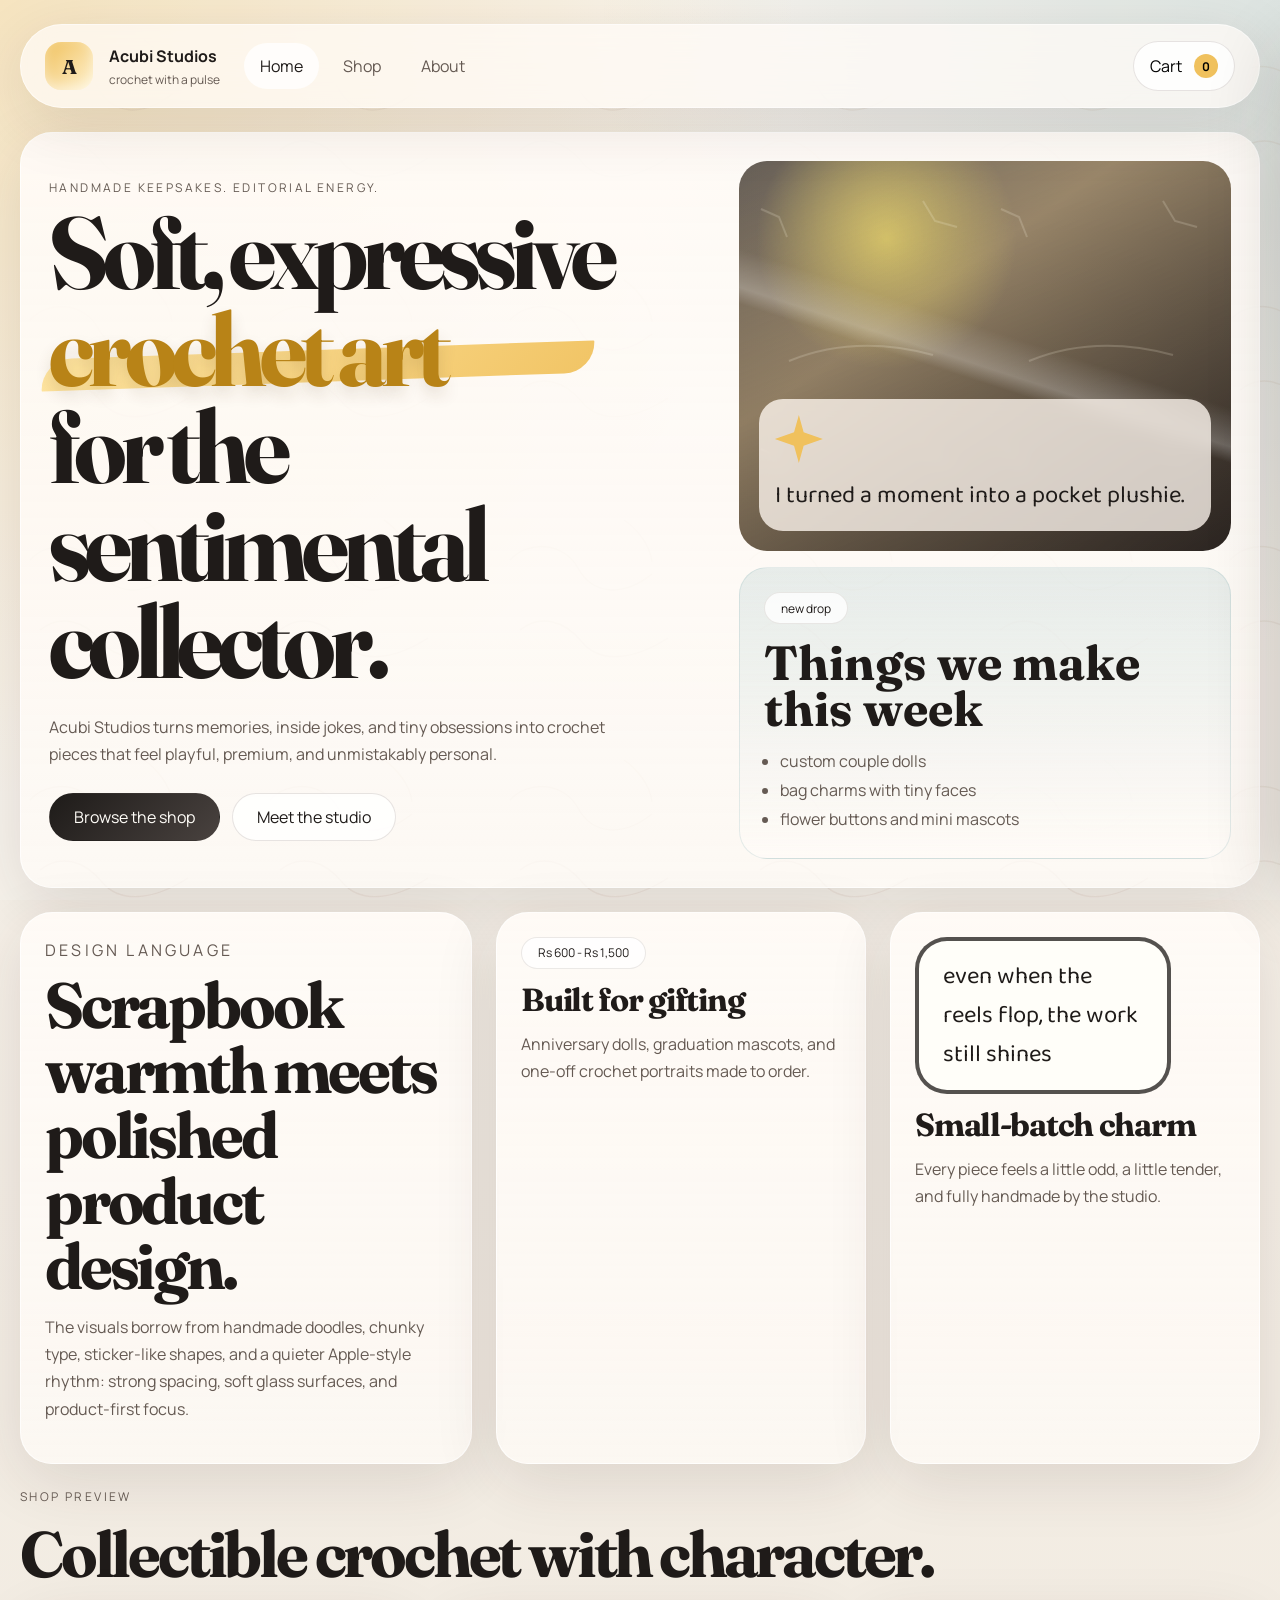
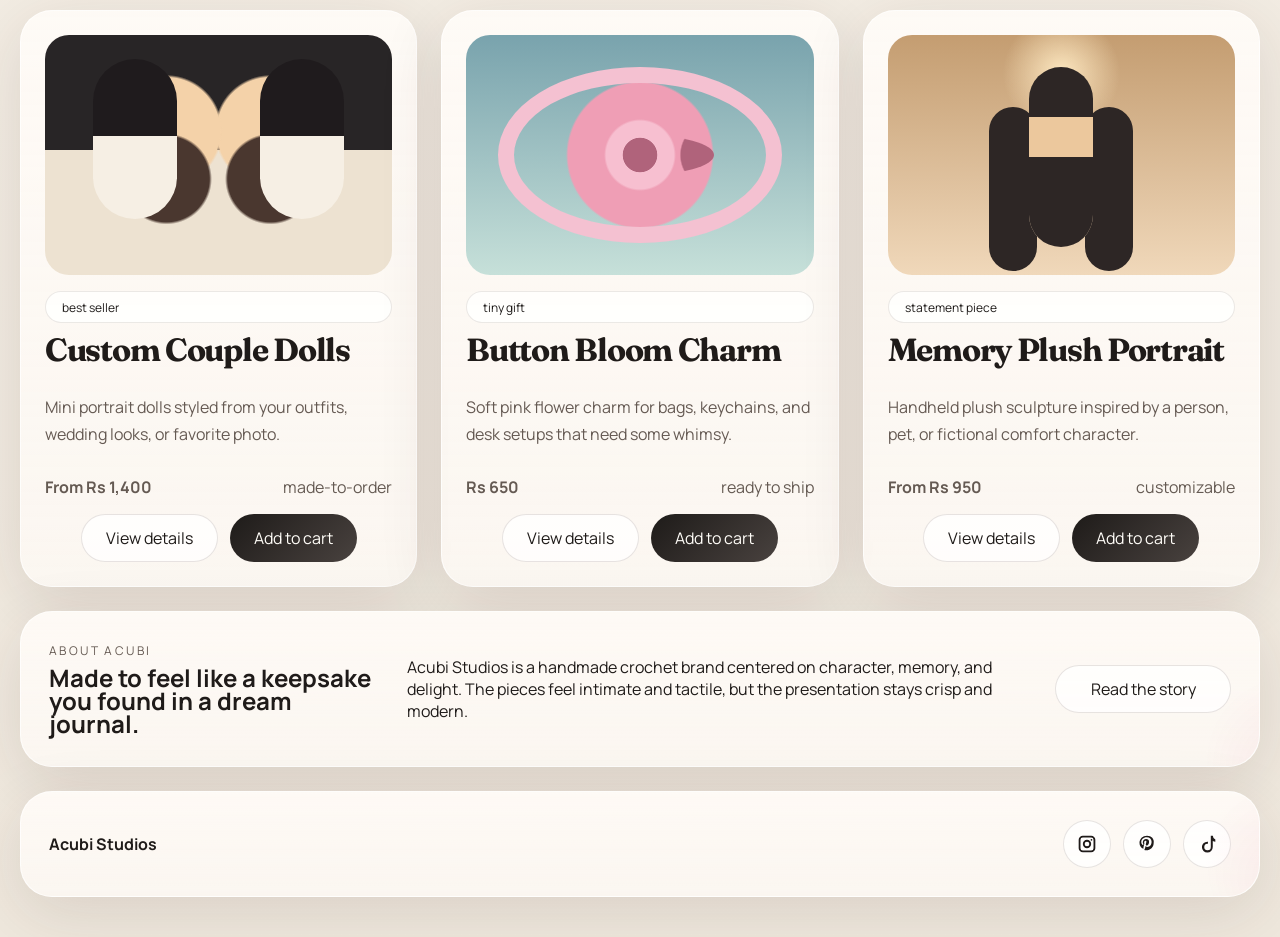
==== index.html @ 411c04d3 "initial commit" ====
<!DOCTYPE html>
<html lang="en">
<head>
  <meta charset="UTF-8">
  <meta name="viewport" content="width=device-width, initial-scale=1.0">
  <title>Acubi Studios | Crochet With Character</title>
  <meta
    name="description"
    content="Acubi Studios makes crochet art with playful storytelling, custom gifts, and collectible plush pieces."
  >
  <link rel="preconnect" href="https://fonts.googleapis.com">
  <link rel="preconnect" href="https://fonts.gstatic.com" crossorigin>
  <link
    href="https://fonts.googleapis.com/css2?family=Baloo+2:wght@400;600;700&family=Fraunces:opsz,wght@9..144,400;9..144,600;9..144,700&family=Manrope:wght@400;500;700;800&display=swap"
    rel="stylesheet"
  >
  <link rel="stylesheet" href="styles.css">
</head>
<body>
  <div class="site-shell">
    <header class="topbar">
      <a class="brand" href="index.html" aria-label="Acubi Studios home">
        <span class="brand-mark">A</span>
        <span class="brand-text">
          <strong>Acubi Studios</strong>
          <small>crochet with a pulse</small>
        </span>
      </a>
      <button class="menu-toggle" type="button" aria-expanded="false" aria-controls="site-nav">
        Menu
      </button>
      <nav id="site-nav" class="nav">
        <a class="nav-link is-active" href="index.html">Home</a>
        <a class="nav-link" href="shop.html">Shop</a>
        <a class="nav-link" href="about.html">About</a>
      </nav>
      <div class="header-actions">
        <button class="cart-button" type="button" aria-expanded="false" aria-controls="cart-drawer">
          Cart
          <span class="cart-count" data-cart-count>0</span>
        </button>
      </div>
    </header>

    <main>
      <section class="hero panel">
        <div class="hero-copy">
          <p class="eyebrow">Handmade keepsakes. Editorial energy.</p>
          <h1>
            Soft, expressive
            <span class="headline-pop">crochet art</span>
            for the sentimental collector.
          </h1>
          <p class="hero-text">
            Acubi Studios turns memories, inside jokes, and tiny obsessions into crochet pieces
            that feel playful, premium, and unmistakably personal.
          </p>
          <div class="hero-actions">
            <a class="button button-primary" href="shop.html">Browse the shop</a>
            <a class="button button-secondary" href="about.html">Meet the studio</a>
          </div>
        </div>

        <div class="hero-art" aria-hidden="true">
          <div class="art-card art-photo">
            <div class="photo-overlay">
              <span class="scribble-star"></span>
              <p>I turned a moment into a pocket plushie.</p>
            </div>
          </div>
          <div class="art-card art-note">
            <span class="doodle-badge">new drop</span>
            <h2>Things we make this week</h2>
            <ul>
              <li>custom couple dolls</li>
              <li>bag charms with tiny faces</li>
              <li>flower buttons and mini mascots</li>
            </ul>
          </div>
        </div>
      </section>

      <section class="story-grid">
        <article class="panel feature feature-wide">
          <p class="eyebrow">Design language</p>
          <h2>Scrapbook warmth meets polished product design.</h2>
          <p>
            The visuals borrow from handmade doodles, chunky type, sticker-like shapes, and a
            quieter Apple-style rhythm: strong spacing, soft glass surfaces, and product-first
            focus.
          </p>
        </article>

        <article class="panel feature">
          <div class="price-pill">Rs 600 - Rs 1,500</div>
          <h3>Built for gifting</h3>
          <p>Anniversary dolls, graduation mascots, and one-off crochet portraits made to order.</p>
        </article>

        <article class="panel feature">
          <div class="quote-bubble">even when the reels flop, the work still shines</div>
          <h3>Small-batch charm</h3>
          <p>Every piece feels a little odd, a little tender, and fully handmade by the studio.</p>
        </article>
      </section>

      <section class="catalog-preview">
        <div class="section-heading">
          <p class="eyebrow">Shop preview</p>
          <h2>Collectible crochet with character.</h2>
        </div>

        <div class="product-grid">
          <article class="product-card panel is-clickable" data-product-id="custom-couple-dolls" tabindex="0" role="link" aria-label="View details for Custom Couple Dolls">
            <div class="product-visual product-one"></div>
            <div class="product-copy">
              <span class="product-tag">best seller</span>
              <h3>Custom Couple Dolls</h3>
              <p>Mini portrait dolls styled from your outfits, wedding looks, or favorite photo.</p>
              <div class="product-meta">
                <strong>From Rs 1,400</strong>
                <span>made-to-order</span>
              </div>
              <div class="product-actions">
                <a class="button button-secondary" href="product.html?id=custom-couple-dolls">View details</a>
                <button class="button button-primary add-to-cart-button" type="button" data-add-to-cart="custom-couple-dolls">Add to cart</button>
              </div>
            </div>
          </article>

          <article class="product-card panel is-clickable" data-product-id="button-bloom-charm" tabindex="0" role="link" aria-label="View details for Button Bloom Charm">
            <div class="product-visual product-two"></div>
            <div class="product-copy">
              <span class="product-tag">tiny gift</span>
              <h3>Button Bloom Charm</h3>
              <p>Soft pink flower charm for bags, keychains, and desk setups that need some whimsy.</p>
              <div class="product-meta">
                <strong>Rs 650</strong>
                <span>ready to ship</span>
              </div>
              <div class="product-actions">
                <a class="button button-secondary" href="product.html?id=button-bloom-charm">View details</a>
                <button class="button button-primary add-to-cart-button" type="button" data-add-to-cart="button-bloom-charm">Add to cart</button>
              </div>
            </div>
          </article>

          <article class="product-card panel is-clickable" data-product-id="memory-plush-portrait" tabindex="0" role="link" aria-label="View details for Memory Plush Portrait">
            <div class="product-visual product-three"></div>
            <div class="product-copy">
              <span class="product-tag">statement piece</span>
              <h3>Memory Plush Portrait</h3>
              <p>Handheld plush sculpture inspired by a person, pet, or fictional comfort character.</p>
              <div class="product-meta">
                <strong>From Rs 950</strong>
                <span>customizable</span>
              </div>
              <div class="product-actions">
                <a class="button button-secondary" href="product.html?id=memory-plush-portrait">View details</a>
                <button class="button button-primary add-to-cart-button" type="button" data-add-to-cart="memory-plush-portrait">Add to cart</button>
              </div>
            </div>
          </article>
        </div>
      </section>

      <section class="panel about-teaser">
        <div>
          <p class="eyebrow">About Acubi</p>
          <h2>Made to feel like a keepsake you found in a dream journal.</h2>
        </div>
        <p>
          Acubi Studios is a handmade crochet brand centered on character, memory, and delight.
          The pieces feel intimate and tactile, but the presentation stays crisp and modern.
        </p>
        <a class="button button-secondary" href="about.html">Read the story</a>
      </section>
    </main>

    <aside id="cart-drawer" class="cart-drawer" aria-hidden="true">
      <div class="cart-drawer-header">
        <div>
          <p class="eyebrow">Your cart</p>
          <h2>Picked for later</h2>
        </div>
        <button class="cart-close" type="button" aria-label="Close cart">Close</button>
      </div>
      <div class="cart-items" data-cart-items></div>
      <div class="cart-empty" data-cart-empty>Your cart is empty.</div>
      <div class="cart-summary">
        <div class="cart-total">
          <span>Total</span>
          <strong data-cart-total>Rs 0</strong>
        </div>
        <button class="button button-primary cart-checkout" type="button">Checkout later</button>
      </div>
    </aside>
    <div class="cart-backdrop" hidden></div>

    <footer class="site-footer panel">
      <div>
        <strong>Acubi Studios</strong>
      </div>
      <div class="socials" aria-label="Social media links">
        <a href="#" aria-label="Instagram">
          <svg viewBox="0 0 24 24" aria-hidden="true"><path d="M7 2h10a5 5 0 0 1 5 5v10a5 5 0 0 1-5 5H7a5 5 0 0 1-5-5V7a5 5 0 0 1 5-5zm0 2.2A2.8 2.8 0 0 0 4.2 7v10A2.8 2.8 0 0 0 7 19.8h10a2.8 2.8 0 0 0 2.8-2.8V7A2.8 2.8 0 0 0 17 4.2zm10.35 1.7a1.05 1.05 0 1 1 0 2.1 1.05 1.05 0 0 1 0-2.1zM12 7a5 5 0 1 1 0 10 5 5 0 0 1 0-10zm0 2.2A2.8 2.8 0 1 0 12 14.8 2.8 2.8 0 0 0 12 9.2z"/></svg>
        </a>
        <a href="#" aria-label="Pinterest">
          <svg viewBox="0 0 24 24" aria-hidden="true"><path d="M12.01 2C6.76 2 3 5.76 3 10.72c0 3.18 1.79 5.95 4.67 7.03.03-.55.01-1.22.15-1.82.16-.65 1.06-4.48 1.06-4.48s-.26-.52-.26-1.28c0-1.2.69-2.1 1.56-2.1.73 0 1.09.55 1.09 1.21 0 .74-.47 1.85-.72 2.88-.21.87.44 1.57 1.31 1.57 1.57 0 2.63-2.02 2.63-4.42 0-1.82-1.22-3.18-3.45-3.18-2.51 0-4.07 1.87-4.07 3.99 0 .73.22 1.26.56 1.66.16.19.18.26.12.47l-.18.73c-.06.23-.25.31-.46.22-1.27-.52-1.86-1.92-1.86-3.5 0-2.61 2.19-5.74 6.55-5.74 3.5 0 5.81 2.53 5.81 5.25 0 3.59-2 6.26-4.95 6.26-.99 0-1.92-.53-2.24-1.12l-.61 2.38c-.22.84-.65 1.88-.96 2.52.72.22 1.48.33 2.26.33 5.24 0 9-3.76 9-8.72C21 5.76 17.24 2 12.01 2z"/></svg>
        </a>
        <a href="#" aria-label="TikTok">
          <svg viewBox="0 0 24 24" aria-hidden="true"><path d="M16.56 2H19a5.52 5.52 0 0 0 3 4.68v2.48a7.87 7.87 0 0 1-3.07-.63v7.15a6.52 6.52 0 1 1-6.52-6.52c.25 0 .5.01.74.04v2.56a3.92 3.92 0 1 0 3.41 3.88z"/></svg>
        </a>
      </div>
    </footer>
  </div>

  <script src="products.js"></script>
  <script src="script.js"></script>
</body>
</html>
---- styles.css ----
:root {
  --bg: #f3efe8;
  --paper: rgba(255, 251, 247, 0.74);
  --paper-strong: rgba(255, 251, 247, 0.92);
  --ink: #1f1b19;
  --muted: #655a53;
  --line: rgba(57, 39, 28, 0.12);
  --gold: #f0c15d;
  --pink: #f2b7ca;
  --sky: #7eacb0;
  --peach: #ebc4a0;
  --shadow: 0 16px 64px rgba(54, 37, 29, 0.12);
  --radius-xl: 32px;
  --radius-lg: 24px;
  --radius-md: 16px;
  --max-width: 1180px;
}

* {
  box-sizing: border-box;
}

html {
  scroll-behavior: smooth;
}

body {
  margin: 0;
  min-height: 100vh;
  color: var(--ink);
  font-family: "Manrope", "Segoe UI", sans-serif;
  background:
    radial-gradient(circle at top left, rgba(240, 193, 93, 0.4), transparent 28%),
    radial-gradient(circle at top right, rgba(126, 172, 176, 0.28), transparent 24%),
    linear-gradient(180deg, #f8f3ec 0%, #efe8dd 100%);
}

body::before {
  content: "";
  position: fixed;
  inset: 0;
  background-image:
    linear-gradient(rgba(255, 255, 255, 0.18), rgba(255, 255, 255, 0.18)),
    url("data:image/svg+xml,%3Csvg xmlns='http://www.w3.org/2000/svg' width='240' height='240' viewBox='0 0 240 240'%3E%3Cg fill='none' stroke='%23bfa892' stroke-opacity='.18' stroke-width='1.4'%3E%3Cpath d='M30 80c18-20 54-18 68 8s44 30 74 6'/%3E%3Cpath d='M40 150c20-16 44-10 62 12s52 18 86-4'/%3E%3Cpath d='M144 40c12 8 26 24 28 42'/%3E%3C/g%3E%3C/svg%3E");
  pointer-events: none;
  z-index: -1;
}

a {
  color: inherit;
  text-decoration: none;
}

button {
  font: inherit;
}

.site-shell {
  width: min(calc(100% - 40px), 1440px);
  margin: 0 auto;
  padding: 24px 0 40px;
}

.topbar {
  position: sticky;
  top: 16px;
  z-index: 10;
  display: flex;
  align-items: center;
  justify-content: space-between;
  gap: 24px;
  padding: 16px 24px;
  margin-bottom: 24px;
  width: 100%;
  margin-left: 0;
  margin-right: 0;
  background: rgba(255, 251, 247, 0.72);
  border: 1px solid rgba(255, 255, 255, 0.55);
  -webkit-backdrop-filter: blur(16px);
  backdrop-filter: blur(16px);
  border-radius: 999px;
  box-shadow: var(--shadow);
}

.brand {
  display: inline-flex;
  align-items: center;
  gap: 16px;
}

.brand-mark {
  display: inline-grid;
  place-items: center;
  width: 48px;
  height: 48px;
  border-radius: 16px;
  background: linear-gradient(135deg, var(--gold), #fff2d0);
  font-family: "Fraunces", serif;
  font-size: 1.25rem;
  font-weight: 700;
  box-shadow: inset 0 -4px 12px rgba(255, 255, 255, 0.45);
}

.brand-text {
  display: grid;
  gap: 4px;
}

.brand-text strong {
  font-size: 1rem;
}

.brand-text small {
  color: var(--muted);
  font-size: 0.75rem;
}

.nav {
  display: flex;
  align-items: center;
  gap: 8px;
}

.header-actions {
  display: flex;
  align-items: center;
  gap: 12px;
  margin-left: auto;
}

.nav-link,
.menu-toggle,
.cart-button,
.filter-chip,
.button {
  transition: transform 180ms ease, background-color 180ms ease, border-color 180ms ease, box-shadow 180ms ease;
}

.nav-link {
  padding: 12px 16px;
  border-radius: 999px;
  color: var(--muted);
}

.nav-link:hover,
.nav-link.is-active {
  color: var(--ink);
  background: rgba(255, 255, 255, 0.75);
}

.menu-toggle {
  display: none;
  padding: 12px 16px;
  border: 1px solid var(--line);
  border-radius: 999px;
  background: rgba(255, 255, 255, 0.78);
}

.cart-button {
  display: inline-flex;
  align-items: center;
  gap: 12px;
  padding: 12px 16px;
  border: 1px solid var(--line);
  border-radius: 999px;
  background: rgba(255, 255, 255, 0.82);
}

.cart-count {
  display: inline-grid;
  place-items: center;
  min-width: 24px;
  height: 24px;
  padding: 0 8px;
  border-radius: 999px;
  background: var(--gold);
  font-size: 0.75rem;
  font-weight: 700;
}

main {
  display: grid;
  gap: 24px;
}

.panel {
  position: relative;
  overflow: hidden;
  background: linear-gradient(180deg, var(--paper-strong), var(--paper));
  border: 1px solid rgba(255, 255, 255, 0.7);
  border-radius: var(--radius-xl);
  box-shadow: var(--shadow);
}

.panel::after {
  content: "";
  position: absolute;
  inset: auto -10% -55% auto;
  width: 180px;
  height: 180px;
  background: radial-gradient(circle, rgba(242, 183, 202, 0.22), transparent 70%);
  pointer-events: none;
}

.hero,
.shop-hero,
.about-hero,
.about-teaser,
.site-footer {
  padding: 28px;
}

.hero {
  display: grid;
  grid-template-columns: 1.15fr 0.85fr;
  gap: 24px;
  min-height: 620px;
}

.hero-copy,
.shop-hero,
.about-intro {
  align-self: center;
}

.eyebrow {
  margin: 0 0 8px;
  color: var(--muted);
  font-size: 0.75rem;
  letter-spacing: 0.2em;
  text-transform: uppercase;
}

h1,
h2,
h3 {
  margin: 0;
  line-height: 0.95;
}

h1,
.headline-pop,
.art-note h2 {
  font-family: "Fraunces", Georgia, serif;
}

h1 {
  font-size: clamp(3.2rem, 8vw, 6.4rem);
  letter-spacing: -0.06em;
}

.headline-pop {
  display: block;
  color: #b88317;
  text-shadow: 0 8px 16px rgba(83, 54, 22, 0.14);
  position: relative;
  z-index: 1;
}

.headline-pop::before {
  content: "";
  position: absolute;
  left: -8px;
  right: 18%;
  bottom: 16px;
  height: 32px;
  background: linear-gradient(135deg, #ffe49c, #f0c15d);
  transform: rotate(-2deg);
  border-radius: 999px 32px 999px 32px;
  z-index: -1;
  opacity: 0.95;
}

.hero-text,
.feature p,
.product-copy p,
.about-intro p,
.about-layout p,
.values-panel p,
.site-footer p,
.shop-hero p {
  color: var(--muted);
  line-height: 1.7;
  font-size: 1rem;
}

.hero-text {
  max-width: 58ch;
  margin: 24px 0 0;
}

.hero-actions,
.filter-row {
  display: flex;
  flex-wrap: wrap;
  gap: 12px;
  margin-top: 24px;
}

.shop-controls {
  display: flex;
  align-items: center;
  justify-content: space-between;
  gap: 24px;
  margin-top: 24px;
}

.shop-controls .filter-row {
  margin-top: 0;
}

.button {
  display: inline-flex;
  align-items: center;
  justify-content: center;
  min-height: 48px;
  padding: 0 24px;
  border-radius: 999px;
  border: 1px solid transparent;
}

.button:hover,
.filter-chip:hover,
.menu-toggle:hover,
.cart-button:hover {
  transform: translateY(-1px);
}

.button-primary {
  color: #fffdf8;
  background: linear-gradient(135deg, #1e1b19, #49423f);
}

.button-secondary,
.filter-chip {
  background: rgba(255, 255, 255, 0.76);
  border-color: var(--line);
}

.filter-chip {
  padding: 12px 16px;
  border-radius: 999px;
  color: var(--ink);
  cursor: pointer;
}

.filter-chip.is-selected {
  background: var(--gold);
}

.filter-status,
.shop-empty-state {
  margin: 0;
  color: var(--muted);
}

.sort-row {
  display: flex;
  align-items: center;
  gap: 12px;
  margin-top: 0;
  margin-left: auto;
}

.sort-label {
  color: var(--muted);
  font-size: 0.75rem;
  letter-spacing: 0.14em;
  text-transform: uppercase;
}

.sort-select {
  min-height: 48px;
  padding: 0 48px 0 16px;
  border: 1px solid var(--line);
  border-radius: 999px;
  background: rgba(255, 255, 255, 0.82);
  background-image: url("data:image/svg+xml,%3Csvg xmlns='http://www.w3.org/2000/svg' width='16' height='16' viewBox='0 0 16 16'%3E%3Cpath fill='none' stroke='%231f1b19' stroke-linecap='round' stroke-linejoin='round' stroke-width='1.5' d='M4 6l4 4 4-4'/%3E%3C/svg%3E");
  background-position: right 16px center;
  background-repeat: no-repeat;
  background-size: 16px 16px;
  color: var(--ink);
  font: inherit;
  -webkit-appearance: none;
  -moz-appearance: none;
  appearance: none;
}

.filter-status {
  margin-top: 16px;
}

.shop-empty-state {
  padding: 24px;
  text-align: center;
}

.hero-art {
  position: relative;
  display: grid;
  align-content: end;
  gap: 16px;
}

.art-card {
  position: relative;
  border-radius: 28px;
  overflow: hidden;
}

.art-photo {
  min-height: 390px;
  background:
    linear-gradient(160deg, rgba(41, 31, 24, 0.08), rgba(41, 31, 24, 0.45)),
    radial-gradient(circle at 30% 20%, rgba(253, 232, 121, 0.9), transparent 28%),
    linear-gradient(145deg, #6b645d 0%, #b19c7b 36%, #2d2928 100%);
}

.art-photo::before {
  content: "";
  position: absolute;
  inset: 0;
  background:
    linear-gradient(18deg, transparent 45%, rgba(255, 255, 255, 0.24) 48%, transparent 55%),
    url("data:image/svg+xml,%3Csvg xmlns='http://www.w3.org/2000/svg' width='240' height='240' viewBox='0 0 240 240'%3E%3Cg fill='none' stroke='%23fff4d6' stroke-opacity='.18' stroke-width='2'%3E%3Cpath d='M22 48l18 8 8 20'/%3E%3Cpath d='M184 40l12 20 22 6'/%3E%3Cpath d='M50 200c44-18 92-20 144-6'/%3E%3C/g%3E%3C/svg%3E");
  mix-blend-mode: screen;
}

.photo-overlay {
  position: absolute;
  inset: auto 20px 20px 20px;
  padding: 16px;
  background: rgba(255, 248, 240, 0.78);
  -webkit-backdrop-filter: blur(8px);
  backdrop-filter: blur(8px);
  border-radius: 24px;
}

.photo-overlay p {
  margin: 8px 0 0;
  font-family: "Baloo 2", cursive;
  font-size: 1.5rem;
}

.scribble-star {
  display: inline-block;
  width: 48px;
  height: 48px;
  background: var(--gold);
  clip-path: polygon(50% 0%, 60% 36%, 100% 50%, 60% 64%, 50% 100%, 40% 64%, 0% 50%, 40% 36%);
}

.art-note {
  padding: 24px;
  background: linear-gradient(180deg, rgba(126, 172, 176, 0.18), rgba(255, 251, 247, 0.86));
  border: 1px solid rgba(126, 172, 176, 0.2);
}

.doodle-badge,
.product-tag,
.price-pill {
  display: inline-flex;
  align-items: center;
  gap: 8px;
  min-height: 32px;
  padding: 0 16px;
  border-radius: 999px;
  background: rgba(255, 255, 255, 0.78);
  border: 1px solid rgba(57, 39, 28, 0.1);
  font-size: 0.75rem;
}

.price-pill {
  margin-bottom: 16px;
}

.art-note h2 {
  margin-top: 16px;
  font-size: clamp(2rem, 4vw, 3rem);
}

.art-note ul {
  margin: 16px 0 0;
  padding-left: 16px;
  color: var(--muted);
  line-height: 1.8;
}

.story-grid,
.about-layout {
  display: grid;
  grid-template-columns: 1.1fr 0.9fr 0.9fr;
  gap: 24px;
}

.about-layout {
  grid-template-columns: 1fr 1fr;
}

.about-layout .panel {
  display: grid;
  align-content: start;
  gap: 12px;
  padding: 24px;
}

.feature,
.values-panel,
.product-card {
  padding: 24px;
}

.feature h2,
.section-heading h2,
.about-intro h1,
.shop-hero h1 {
  font-family: "Fraunces", Georgia, serif;
  font-size: clamp(2.4rem, 5vw, 4.6rem);
  letter-spacing: -0.05em;
  line-height: 1.02;
}

.feature h3,
.product-copy h2,
.product-copy h3,
.value-grid h3,
.about-layout h2 {
  font-family: "Fraunces", Georgia, serif;
  font-size: 2rem;
  letter-spacing: -0.04em;
}

.quote-bubble {
  display: inline-block;
  max-width: 256px;
  padding: 16px 24px;
  margin-bottom: 16px;
  font-family: "Baloo 2", cursive;
  font-size: 1.5rem;
  background: #fffef9;
  border: 4px solid rgba(31, 27, 25, 0.76);
  border-radius: 32px;
}

.catalog-preview,
.shop-grid {
  display: grid;
  gap: 24px;
}

.section-heading {
  display: grid;
  gap: 8px;
}

.product-grid,
.shop-grid,
.value-grid {
  display: grid;
  grid-template-columns: repeat(3, minmax(0, 1fr));
  gap: 24px;
}

.product-card {
  display: grid;
  gap: 16px;
}

.product-card.is-clickable {
  cursor: pointer;
}

.product-card.is-hidden {
  display: none;
}

.product-card.is-clickable:focus-visible {
  outline: 4px solid rgba(184, 131, 23, 0.55);
  outline-offset: 4px;
}

.product-visual {
  min-height: 240px;
  border-radius: 24px;
  position: relative;
  overflow: hidden;
  background-color: #efe4d6;
}

.product-visual::before,
.product-visual::after {
  content: "";
  position: absolute;
}

.product-one {
  background:
    radial-gradient(circle at 35% 60%, #4a372f 0 16%, transparent 17%),
    radial-gradient(circle at 65% 60%, #4a372f 0 16%, transparent 17%),
    radial-gradient(circle at 35% 40%, #f4d2a9 0 20%, transparent 21%),
    radial-gradient(circle at 65% 40%, #f4d2a9 0 20%, transparent 21%),
    linear-gradient(180deg, #282526 0 48%, #ede2d1 48% 100%);
}

.product-one::before,
.product-one::after {
  top: 24px;
  width: 84px;
  height: 160px;
  border-radius: 48px;
  background: linear-gradient(180deg, #1f1b1d 0 48%, #f6efe4 48% 100%);
}

.product-one::before {
  left: 48px;
}

.product-one::after {
  right: 48px;
}

.product-two {
  background:
    radial-gradient(circle at center, #f7bfd0 0 16%, transparent 17%),
    radial-gradient(circle at 50% 50%, #ef9eb5 0 34%, transparent 35%),
    linear-gradient(180deg, #79a3ad, #c6e0d9);
}

.product-two::before {
  inset: 32px;
  border-radius: 50%;
  border: 16px solid #f4c1d1;
}

.product-two::after {
  inset: 100px;
  border-radius: 50%;
  background: radial-gradient(circle, #b0637b 0 22%, transparent 23%),
    radial-gradient(circle at right, #b0637b 0 22%, transparent 23%);
}

.product-three {
  background:
    radial-gradient(circle at 50% 16%, rgba(255, 234, 195, 0.96), transparent 22%),
    linear-gradient(180deg, #c49d71, #f0d8ba);
}

.product-three::before {
  left: calc(50% - 32px);
  top: 32px;
  width: 64px;
  height: 180px;
  border-radius: 32px;
  background: linear-gradient(180deg, #2d2625 0 28%, #ecc89d 28% 50%, #2d2625 50% 100%);
  box-shadow:
    -48px 32px 0 -8px #2d2625,
    48px 32px 0 -8px #2d2625;
}

.product-four {
  background:
    radial-gradient(circle at 50% 36%, #f0c15d 0 8%, transparent 9%),
    linear-gradient(180deg, #efe6d8, #cab8a8);
}

.product-four::before {
  left: calc(50% - 56px);
  top: 52px;
  width: 112px;
  height: 112px;
  border-radius: 48px;
  background: #f1d5bb;
}

.product-four::after {
  left: calc(50% - 64px);
  bottom: 24px;
  width: 128px;
  height: 80px;
  border-radius: 40px;
  background: #b68467;
}

.product-five {
  background:
    linear-gradient(135deg, #fff6e6, #f2b7ca),
    linear-gradient(180deg, #8cb7ba, #5f868e);
}

.product-five::before {
  inset: 40px;
  border-radius: 24px;
  background:
    radial-gradient(circle at 20% 20%, rgba(255, 255, 255, 0.7), transparent 16%),
    linear-gradient(135deg, #7ba8ab, #e3b18c);
}

.product-five::after {
  left: 32px;
  right: 32px;
  bottom: 40px;
  height: 16px;
  border-radius: 999px;
  background: rgba(255, 255, 255, 0.7);
}

.product-six {
  background:
    linear-gradient(180deg, #86adb0, #f1e1cb);
}

.product-six::before {
  left: 24px;
  right: 24px;
  top: 32px;
  bottom: 32px;
  border-radius: 32px;
  background:
    radial-gradient(circle at 18% 30%, #f1c462 0 10%, transparent 11%),
    radial-gradient(circle at 80% 24%, #f2b7ca 0 12%, transparent 13%),
    radial-gradient(circle at 48% 58%, #fffdf7 0 26%, transparent 27%),
    linear-gradient(135deg, #e9d7c5, #cbb099);
}

.product-copy {
  display: grid;
  gap: 12px;
}

.product-actions {
  display: flex;
  flex-wrap: wrap;
  gap: 12px;
  margin-top: 4px;
  justify-content: center;
  align-items: center;
}

.add-to-cart-button {
  border: 0;
  cursor: pointer;
}

.product-meta {
  display: flex;
  justify-content: space-between;
  gap: 12px;
  color: var(--muted);
}

.cart-drawer {
  position: fixed;
  top: 24px;
  right: 24px;
  bottom: 24px;
  width: min(384px, calc(100vw - 32px));
  display: grid;
  grid-template-rows: auto 1fr auto;
  gap: 16px;
  padding: 24px;
  background: rgba(255, 251, 247, 0.96);
  border: 1px solid rgba(255, 255, 255, 0.82);
  border-radius: 32px;
  box-shadow: 0 24px 80px rgba(38, 28, 22, 0.24);
  -webkit-backdrop-filter: blur(16px);
  backdrop-filter: blur(16px);
  transform: translateX(calc(100% + 32px));
  transition: transform 220ms ease;
  z-index: 30;
}

.cart-drawer.is-open {
  transform: translateX(0);
}

.cart-backdrop {
  position: fixed;
  inset: 0;
  background: rgba(29, 21, 18, 0.2);
  -webkit-backdrop-filter: blur(4px);
  backdrop-filter: blur(4px);
  z-index: 20;
}

.cart-open {
  overflow: hidden;
}

.cart-drawer-header,
.cart-total,
.cart-item-controls {
  display: flex;
  align-items: center;
  justify-content: space-between;
  gap: 12px;
}

.cart-close,
.cart-item-controls button {
  border: 1px solid var(--line);
  border-radius: 999px;
  background: rgba(255, 255, 255, 0.86);
  cursor: pointer;
}

.cart-close {
  padding: 12px 16px;
}

.cart-items {
  display: grid;
  align-content: start;
  gap: 16px;
  overflow: auto;
}

.cart-item {
  display: grid;
  grid-template-columns: 88px 1fr;
  gap: 16px;
  padding: 12px;
  border-radius: 24px;
  background: rgba(255, 255, 255, 0.75);
}

.cart-item-visual {
  min-height: 96px;
  border-radius: 16px;
  overflow: hidden;
}

.cart-item-copy {
  display: grid;
  gap: 8px;
  align-content: start;
}

.cart-item-copy span {
  color: var(--muted);
  font-size: 1rem;
}

.cart-item-controls {
  justify-content: flex-start;
  flex-wrap: wrap;
}

.cart-item-controls button {
  min-width: 32px;
  height: 32px;
  padding: 0 12px;
}

.cart-item-controls .cart-remove {
  min-width: auto;
}

.cart-empty {
  color: var(--muted);
}

.cart-summary {
  display: grid;
  gap: 16px;
}

.cart-checkout {
  width: 100%;
}

.product-detail {
  display: grid;
  grid-template-columns: 0.95fr 1.05fr;
  gap: 32px;
  padding: 32px;
}

.product-detail-visual {
  display: grid;
}

.product-detail-visual .product-visual {
  min-height: 560px;
}

.product-detail-copy {
  display: grid;
  align-content: start;
  gap: 16px;
}

.product-detail-description {
  color: var(--muted);
  line-height: 1.8;
  font-size: 1rem;
}

.product-detail-meta {
  display: grid;
  grid-template-columns: repeat(3, minmax(0, 1fr));
  gap: 16px;
}

.product-detail-meta > div,
.product-detail-includes {
  padding: 16px;
  border-radius: 24px;
  background: rgba(255, 255, 255, 0.66);
  border: 1px solid rgba(57, 39, 28, 0.08);
}

.detail-label {
  display: block;
  margin-bottom: 8px;
  color: var(--muted);
  font-size: 0.75rem;
  letter-spacing: 0.14em;
  text-transform: uppercase;
}

.product-detail-actions {
  display: flex;
  flex-wrap: wrap;
  gap: 12px;
}

.product-detail-includes ul {
  margin: 0;
  padding-left: 16px;
  color: var(--muted);
  line-height: 1.8;
}

.about-teaser,
.site-footer {
  display: flex;
  align-items: center;
  justify-content: space-between;
  gap: 20px;
}

.site-footer {
  margin-top: 24px;
}

.about-teaser .button {
  flex-shrink: 0;
  min-width: 176px;
  white-space: nowrap;
}

.socials {
  display: flex;
  gap: 12px;
}

.socials a {
  display: inline-grid;
  place-items: center;
  width: 48px;
  height: 48px;
  border-radius: 50%;
  background: rgba(255, 255, 255, 0.82);
  border: 1px solid rgba(57, 39, 28, 0.12);
}

.socials svg {
  width: 20px;
  height: 20px;
  fill: var(--ink);
}

.about-hero {
  display: grid;
  grid-template-columns: 1fr 0.85fr;
  gap: 32px;
  align-items: start;
  padding: 32px;
}

.about-intro {
  display: grid;
  gap: 16px;
}

.about-intro h1 {
  font-size: clamp(3rem, 6vw, 4.5rem);
  line-height: 1.08;
  letter-spacing: -0.04em;
  max-width: 12ch;
}

.about-intro p {
  margin: 0;
  max-width: 56ch;
}

.about-portrait {
  position: relative;
  min-height: 420px;
  border-radius: 32px;
  background: linear-gradient(180deg, #79a3ad, #79a3ad);
  overflow: hidden;
}

.portrait-cutout {
  position: absolute;
  left: 50%;
  bottom: 0;
  width: 272px;
  height: 320px;
  transform: translateX(-50%);
  background:
    radial-gradient(circle at 50% 30%, #2b2625 0 24%, transparent 25%),
    radial-gradient(circle at 50% 36%, #f2dec9 0 28%, transparent 29%),
    radial-gradient(circle at 40% 38%, #1f1b19 0 3%, transparent 4%),
    radial-gradient(circle at 60% 38%, #1f1b19 0 3%, transparent 4%),
    radial-gradient(circle at 50% 49%, #d88383 0 4%, transparent 5%),
    linear-gradient(180deg, transparent 0 42%, #f5efe8 42% 100%);
  filter: grayscale(1);
}

.portrait-doodle {
  position: absolute;
  border-radius: 50%;
}

.portrait-doodle-one {
  width: 120px;
  height: 120px;
  top: 24px;
  right: 40px;
  border: 16px solid #f4bfd0;
  border-radius: 38% 62% 44% 56%;
}

.portrait-doodle-two {
  width: 88px;
  height: 88px;
  left: 24px;
  bottom: 60px;
  background:
    linear-gradient(45deg, transparent 40%, var(--gold) 40% 60%, transparent 60%),
    linear-gradient(-45deg, transparent 40%, var(--gold) 40% 60%, transparent 60%);
}

.steps {
  display: grid;
  gap: 16px;
  margin-top: 8px;
}

.steps strong {
  display: block;
  margin-bottom: 8px;
}

.values-panel {
  display: grid;
  gap: 24px;
}

@media (max-width: 980px) {
  .hero,
  .about-hero,
  .product-detail,
  .story-grid,
  .about-layout,
  .product-grid,
  .shop-grid,
  .value-grid,
  .about-teaser,
  .site-footer {
    grid-template-columns: 1fr;
  }

  .hero {
    min-height: 0;
  }

  .product-detail-meta {
    grid-template-columns: 1fr;
  }

  .about-teaser,
  .site-footer {
    align-items: flex-start;
  }
}

@media (max-width: 760px) {
  .site-shell {
    width: min(calc(100% - 24px), var(--max-width));
    padding-top: 12px;
  }

  .topbar {
    flex-wrap: wrap;
    width: 100%;
    margin-left: 0;
    margin-right: 0;
    border-radius: 999px;
    padding: 16px;
  }

  .menu-toggle {
    display: inline-flex;
  }

  .nav {
    display: none;
    width: 100%;
    flex-direction: column;
    align-items: stretch;
    padding-top: 12px;
  }

  .nav.is-open {
    display: flex;
  }

  .header-actions {
    margin-left: 0;
  }

  .nav-link {
    text-align: center;
  }

  .hero,
  .shop-hero,
  .about-hero,
  .about-teaser,
  .site-footer,
  .feature,
  .product-card,
  .values-panel {
    padding: 24px;
  }

  h1 {
    font-size: clamp(2.5rem, 14vw, 4.5rem);
  }

  .feature h2,
  .section-heading h2,
  .about-intro h1,
  .shop-hero h1 {
    font-size: clamp(2rem, 11vw, 3.25rem);
  }

  .about-hero {
    padding: 24px;
    gap: 24px;
  }

  .about-intro {
    gap: 12px;
  }

  .about-intro h1 {
    font-size: clamp(2.5rem, 10vw, 4rem);
  }

  .product-meta {
    flex-direction: column;
  }

  .product-actions,
  .product-detail-actions {
    flex-direction: column;
  }

  .sort-row {
    align-items: stretch;
    flex-direction: column;
    margin-left: 0;
  }

  .shop-controls {
    align-items: stretch;
    flex-direction: column;
  }

  .cart-drawer {
    top: auto;
    right: 12px;
    left: 12px;
    bottom: 12px;
    width: auto;
    border-radius: 32px;
  }

  .product-detail-visual .product-visual {
    min-height: 320px;
  }
}
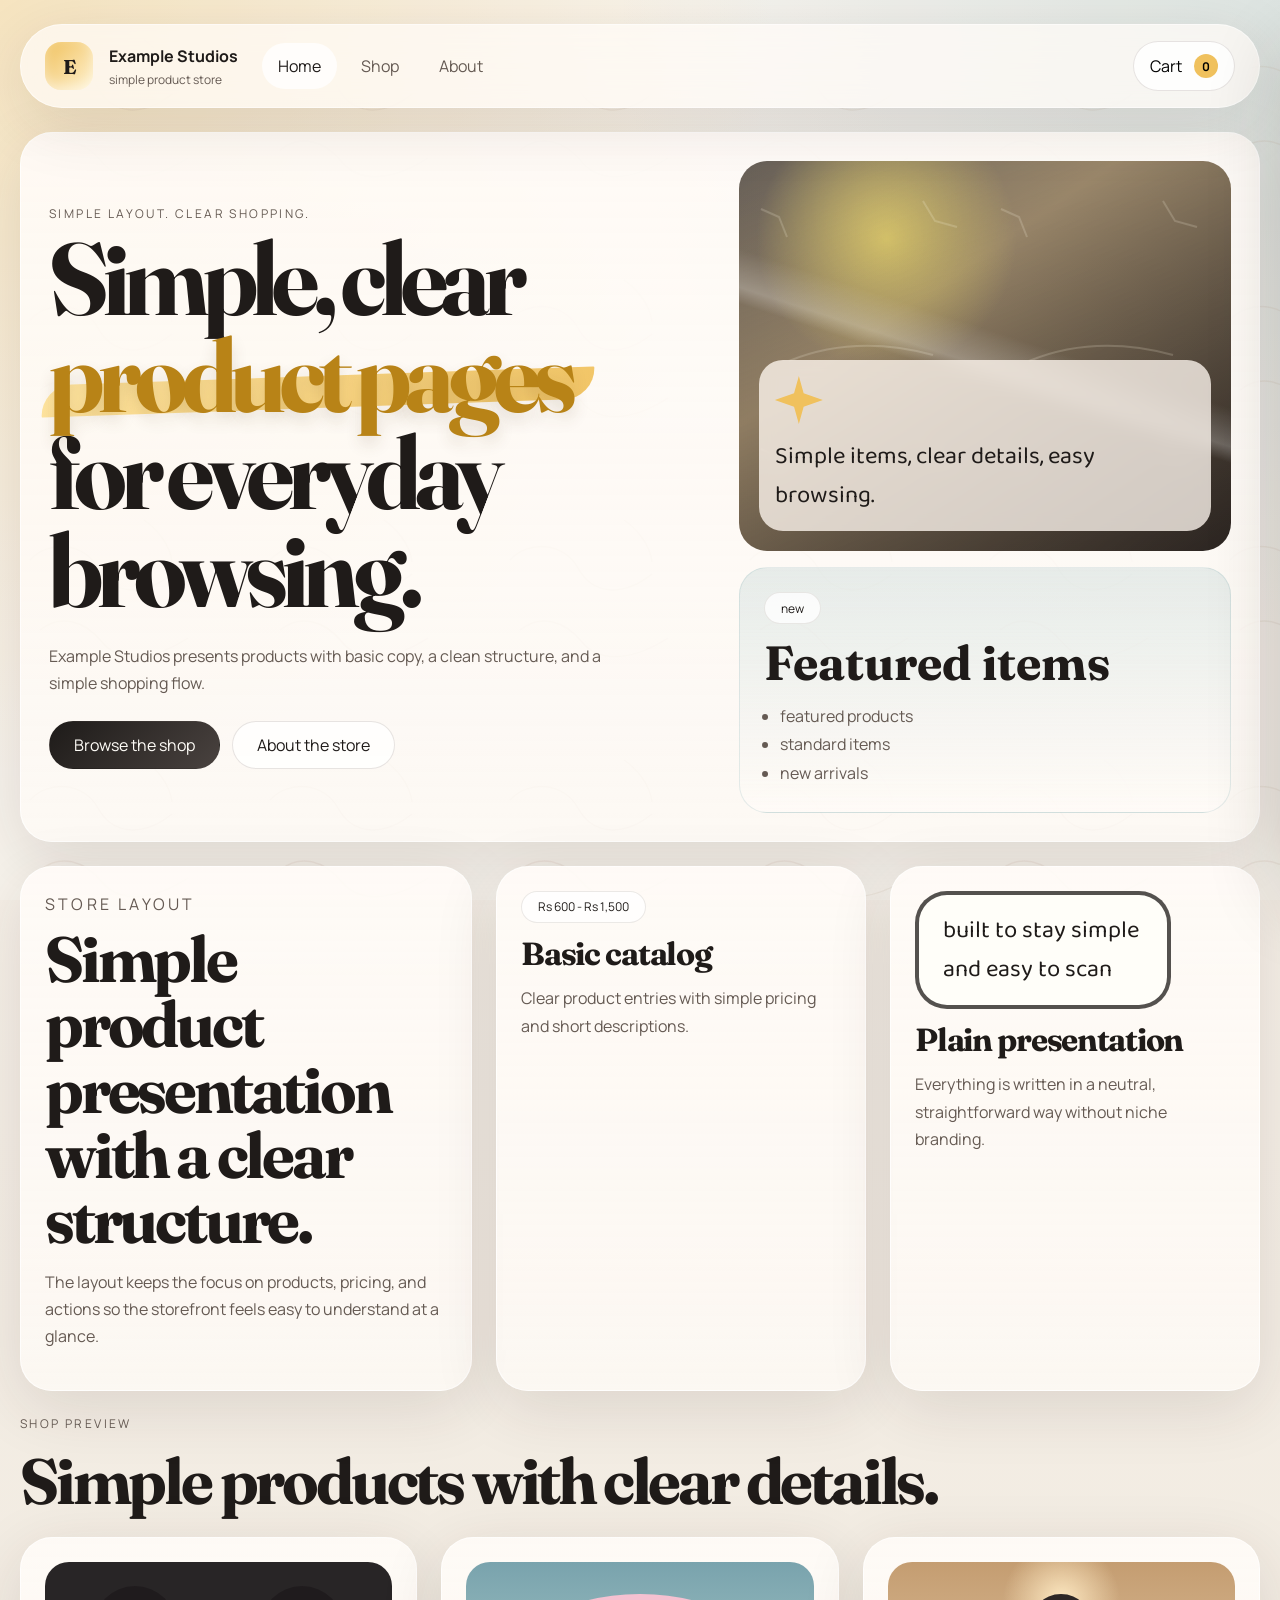
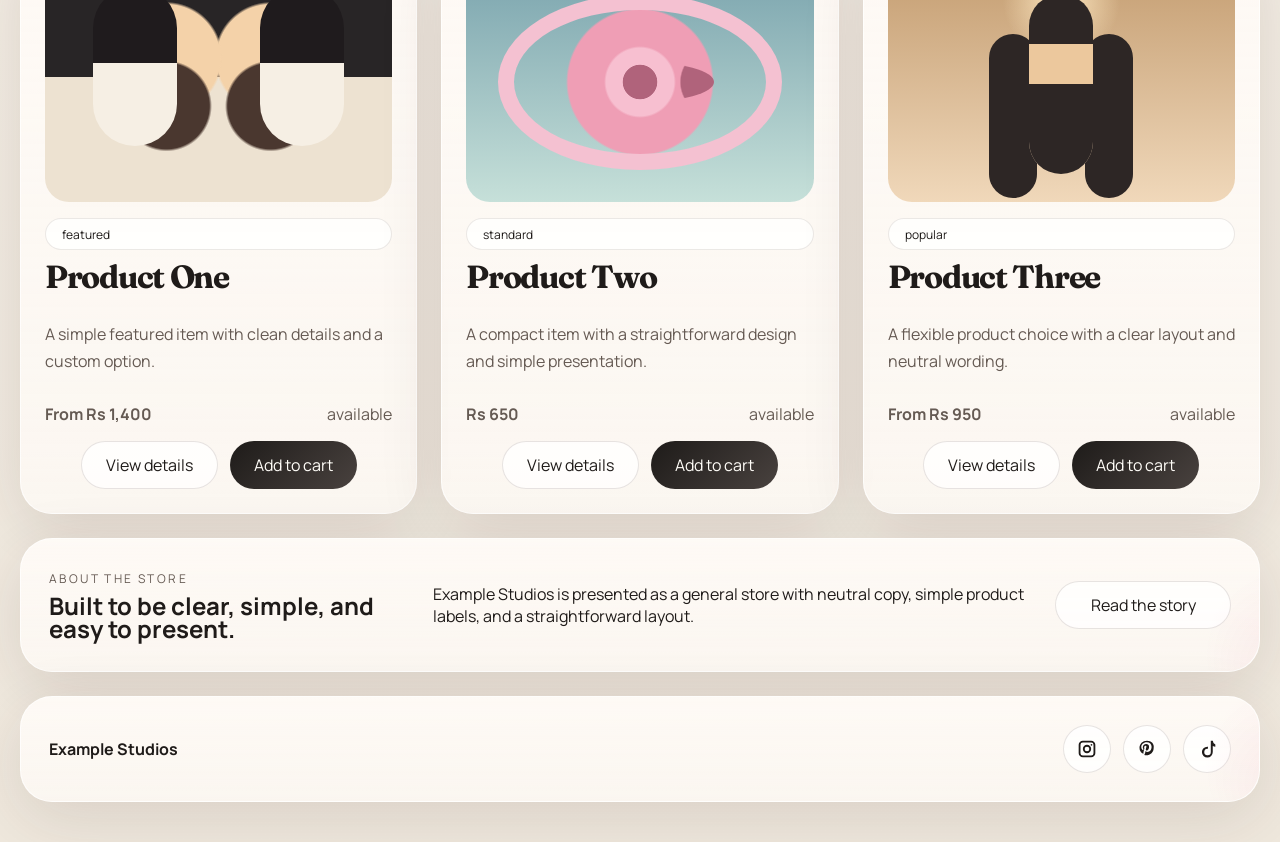
==== commit e1905a68: "back to basics" ====
--- a/index.html
+++ b/index.html
@@ -3,10 +3,10 @@
 <head>
   <meta charset="UTF-8">
   <meta name="viewport" content="width=device-width, initial-scale=1.0">
-  <title>Acubi Studios | Crochet With Character</title>
+  <title>Example Studios | Simple Product Store</title>
   <meta
     name="description"
-    content="Acubi Studios makes crochet art with playful storytelling, custom gifts, and collectible plush pieces."
+    content="Example Studios is a simple product store with a clean layout and easy browsing."
   >
   <link rel="preconnect" href="https://fonts.googleapis.com">
   <link rel="preconnect" href="https://fonts.gstatic.com" crossorigin>
@@ -19,11 +19,11 @@
 <body>
   <div class="site-shell">
     <header class="topbar">
-      <a class="brand" href="index.html" aria-label="Acubi Studios home">
-        <span class="brand-mark">A</span>
+      <a class="brand" href="index.html" aria-label="Example Studios home">
+        <span class="brand-mark">E</span>
         <span class="brand-text">
-          <strong>Acubi Studios</strong>
-          <small>crochet with a pulse</small>
+          <strong>Example Studios</strong>
+          <small>simple product store</small>
         </span>
       </a>
       <button class="menu-toggle" type="button" aria-expanded="false" aria-controls="site-nav">
@@ -45,19 +45,19 @@
     <main>
       <section class="hero panel">
         <div class="hero-copy">
-          <p class="eyebrow">Handmade keepsakes. Editorial energy.</p>
+          <p class="eyebrow">Simple layout. Clear shopping.</p>
           <h1>
-            Soft, expressive
-            <span class="headline-pop">crochet art</span>
-            for the sentimental collector.
+            Simple, clear
+            <span class="headline-pop">product pages</span>
+            for everyday browsing.
           </h1>
           <p class="hero-text">
-            Acubi Studios turns memories, inside jokes, and tiny obsessions into crochet pieces
-            that feel playful, premium, and unmistakably personal.
+            Example Studios presents products with basic copy, a clean structure, and a simple
+            shopping flow.
           </p>
           <div class="hero-actions">
             <a class="button button-primary" href="shop.html">Browse the shop</a>
-            <a class="button button-secondary" href="about.html">Meet the studio</a>
+            <a class="button button-secondary" href="about.html">About the store</a>
           </div>
         </div>
 
@@ -65,16 +65,16 @@
           <div class="art-card art-photo">
             <div class="photo-overlay">
               <span class="scribble-star"></span>
-              <p>I turned a moment into a pocket plushie.</p>
+              <p>Simple items, clear details, easy browsing.</p>
             </div>
           </div>
           <div class="art-card art-note">
-            <span class="doodle-badge">new drop</span>
-            <h2>Things we make this week</h2>
+            <span class="doodle-badge">new</span>
+            <h2>Featured items</h2>
             <ul>
-              <li>custom couple dolls</li>
-              <li>bag charms with tiny faces</li>
-              <li>flower buttons and mini mascots</li>
+              <li>featured products</li>
+              <li>standard items</li>
+              <li>new arrivals</li>
             </ul>
           </div>
         </div>
@@ -82,82 +82,81 @@
 
       <section class="story-grid">
         <article class="panel feature feature-wide">
-          <p class="eyebrow">Design language</p>
-          <h2>Scrapbook warmth meets polished product design.</h2>
+          <p class="eyebrow">Store layout</p>
+          <h2>Simple product presentation with a clear structure.</h2>
           <p>
-            The visuals borrow from handmade doodles, chunky type, sticker-like shapes, and a
-            quieter Apple-style rhythm: strong spacing, soft glass surfaces, and product-first
-            focus.
+            The layout keeps the focus on products, pricing, and actions so the storefront feels
+            easy to understand at a glance.
           </p>
         </article>
 
         <article class="panel feature">
           <div class="price-pill">Rs 600 - Rs 1,500</div>
-          <h3>Built for gifting</h3>
-          <p>Anniversary dolls, graduation mascots, and one-off crochet portraits made to order.</p>
+          <h3>Basic catalog</h3>
+          <p>Clear product entries with simple pricing and short descriptions.</p>
         </article>
 
         <article class="panel feature">
-          <div class="quote-bubble">even when the reels flop, the work still shines</div>
-          <h3>Small-batch charm</h3>
-          <p>Every piece feels a little odd, a little tender, and fully handmade by the studio.</p>
+          <div class="quote-bubble">built to stay simple and easy to scan</div>
+          <h3>Plain presentation</h3>
+          <p>Everything is written in a neutral, straightforward way without niche branding.</p>
         </article>
       </section>
 
       <section class="catalog-preview">
         <div class="section-heading">
           <p class="eyebrow">Shop preview</p>
-          <h2>Collectible crochet with character.</h2>
+          <h2>Simple products with clear details.</h2>
         </div>
 
         <div class="product-grid">
-          <article class="product-card panel is-clickable" data-product-id="custom-couple-dolls" tabindex="0" role="link" aria-label="View details for Custom Couple Dolls">
+          <article class="product-card panel is-clickable" data-product-id="product-one" tabindex="0" role="link" aria-label="View details for Product One">
             <div class="product-visual product-one"></div>
             <div class="product-copy">
-              <span class="product-tag">best seller</span>
-              <h3>Custom Couple Dolls</h3>
-              <p>Mini portrait dolls styled from your outfits, wedding looks, or favorite photo.</p>
+              <span class="product-tag">featured</span>
+              <h3>Product One</h3>
+              <p>A simple featured item with clean details and a custom option.</p>
               <div class="product-meta">
                 <strong>From Rs 1,400</strong>
-                <span>made-to-order</span>
+                <span>available</span>
               </div>
               <div class="product-actions">
-                <a class="button button-secondary" href="product.html?id=custom-couple-dolls">View details</a>
-                <button class="button button-primary add-to-cart-button" type="button" data-add-to-cart="custom-couple-dolls">Add to cart</button>
+                <a class="button button-secondary" href="product.html?id=product-one">View details</a>
+                <button class="button button-primary add-to-cart-button" type="button" data-add-to-cart="product-one">Add to cart</button>
               </div>
             </div>
           </article>
 
-          <article class="product-card panel is-clickable" data-product-id="button-bloom-charm" tabindex="0" role="link" aria-label="View details for Button Bloom Charm">
+          <article class="product-card panel is-clickable" data-product-id="product-two" tabindex="0" role="link" aria-label="View details for Product Two">
             <div class="product-visual product-two"></div>
             <div class="product-copy">
-              <span class="product-tag">tiny gift</span>
-              <h3>Button Bloom Charm</h3>
-              <p>Soft pink flower charm for bags, keychains, and desk setups that need some whimsy.</p>
+              <span class="product-tag">standard</span>
+              <h3>Product Two</h3>
+              <p>A compact item with a straightforward design and simple presentation.</p>
               <div class="product-meta">
                 <strong>Rs 650</strong>
-                <span>ready to ship</span>
+                <span>available</span>
               </div>
               <div class="product-actions">
-                <a class="button button-secondary" href="product.html?id=button-bloom-charm">View details</a>
-                <button class="button button-primary add-to-cart-button" type="button" data-add-to-cart="button-bloom-charm">Add to cart</button>
+                <a class="button button-secondary" href="product.html?id=product-two">View details</a>
+                <button class="button button-primary add-to-cart-button" type="button" data-add-to-cart="product-two">Add to cart</button>
               </div>
             </div>
           </article>
 
-          <article class="product-card panel is-clickable" data-product-id="memory-plush-portrait" tabindex="0" role="link" aria-label="View details for Memory Plush Portrait">
+          <article class="product-card panel is-clickable" data-product-id="product-three" tabindex="0" role="link" aria-label="View details for Product Three">
             <div class="product-visual product-three"></div>
             <div class="product-copy">
-              <span class="product-tag">statement piece</span>
-              <h3>Memory Plush Portrait</h3>
-              <p>Handheld plush sculpture inspired by a person, pet, or fictional comfort character.</p>
+              <span class="product-tag">popular</span>
+              <h3>Product Three</h3>
+              <p>A flexible product choice with a clear layout and neutral wording.</p>
               <div class="product-meta">
                 <strong>From Rs 950</strong>
-                <span>customizable</span>
+                <span>available</span>
               </div>
               <div class="product-actions">
-                <a class="button button-secondary" href="product.html?id=memory-plush-portrait">View details</a>
-                <button class="button button-primary add-to-cart-button" type="button" data-add-to-cart="memory-plush-portrait">Add to cart</button>
+                <a class="button button-secondary" href="product.html?id=product-three">View details</a>
+                <button class="button button-primary add-to-cart-button" type="button" data-add-to-cart="product-three">Add to cart</button>
               </div>
             </div>
           </article>
@@ -166,12 +165,12 @@
 
       <section class="panel about-teaser">
         <div>
-          <p class="eyebrow">About Acubi</p>
-          <h2>Made to feel like a keepsake you found in a dream journal.</h2>
+          <p class="eyebrow">About the store</p>
+          <h2>Built to be clear, simple, and easy to present.</h2>
         </div>
         <p>
-          Acubi Studios is a handmade crochet brand centered on character, memory, and delight.
-          The pieces feel intimate and tactile, but the presentation stays crisp and modern.
+          Example Studios is presented as a general store with neutral copy, simple product labels,
+          and a straightforward layout.
         </p>
         <a class="button button-secondary" href="about.html">Read the story</a>
       </section>
@@ -199,7 +198,7 @@
 
     <footer class="site-footer panel">
       <div>
-        <strong>Acubi Studios</strong>
+        <strong>Example Studios</strong>
       </div>
       <div class="socials" aria-label="Social media links">
         <a href="#" aria-label="Instagram">
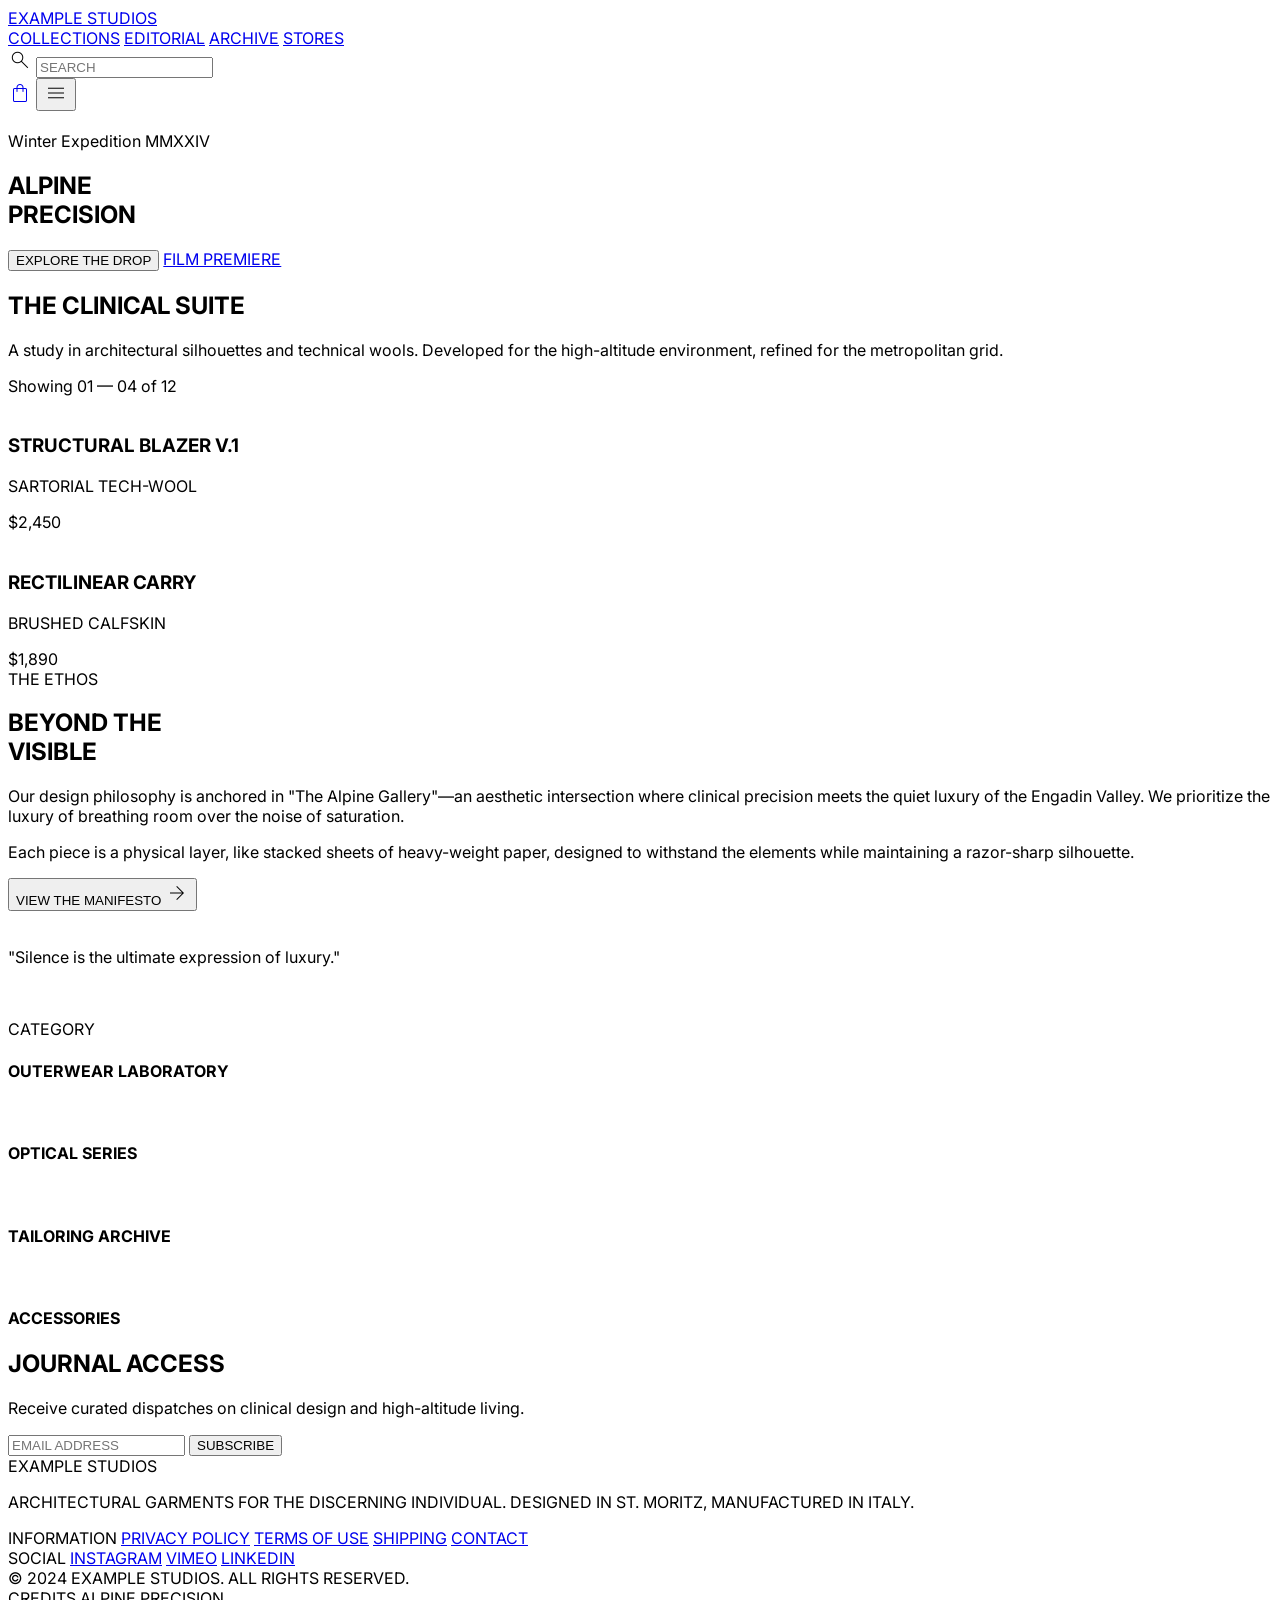
==== commit 9590e1b7: "new look" ====
--- a/index.html
+++ b/index.html
@@ -1,220 +1,272 @@
 <!DOCTYPE html>
-<html lang="en">
-<head>
-  <meta charset="UTF-8">
-  <meta name="viewport" content="width=device-width, initial-scale=1.0">
-  <title>Example Studios | Simple Product Store</title>
-  <meta
-    name="description"
-    content="Example Studios is a simple product store with a clean layout and easy browsing."
-  >
-  <link rel="preconnect" href="https://fonts.googleapis.com">
-  <link rel="preconnect" href="https://fonts.gstatic.com" crossorigin>
-  <link
-    href="https://fonts.googleapis.com/css2?family=Baloo+2:wght@400;600;700&family=Fraunces:opsz,wght@9..144,400;9..144,600;9..144,700&family=Manrope:wght@400;500;700;800&display=swap"
-    rel="stylesheet"
-  >
-  <link rel="stylesheet" href="styles.css">
+
+<html class="scroll-smooth" lang="en"><head>
+<meta charset="utf-8"/>
+<meta content="width=device-width, initial-scale=1.0" name="viewport"/>
+<link href="https://fonts.googleapis.com/css2?family=Inter:wght@300;400;600;700&amp;family=Noto+Serif:ital,wght@0,400;0,700;1,400&amp;display=swap" rel="stylesheet"/>
+<link href="https://fonts.googleapis.com/css2?family=Material+Symbols+Outlined:wght,FILL@100..700,0..1&amp;display=swap" rel="stylesheet"/>
+<link href="https://fonts.googleapis.com/css2?family=Material+Symbols+Outlined:wght,FILL@100..700,0..1&amp;display=swap" rel="stylesheet"/>
+<script src="https://cdn.tailwindcss.com?plugins=forms,container-queries"></script>
+<script id="tailwind-config">
+      tailwind.config = {
+        darkMode: "class",
+        theme: {
+          extend: {
+            "colors": {
+                    "surface-bright": "#faf9f7",
+                    "surface-tint": "#5e5e5e",
+                    "surface-container-high": "#e9e8e6",
+                    "on-primary-fixed": "#1b1b1b",
+                    "on-secondary-fixed": "#1b1c1b",
+                    "surface-container": "#efeeec",
+                    "on-secondary": "#ffffff",
+                    "primary-container": "#1b1b1b",
+                    "outline-variant": "#cfc4c5",
+                    "on-tertiary-fixed": "#1c1c18",
+                    "outline": "#7e7576",
+                    "error": "#ba1a1a",
+                    "secondary-fixed": "#e3e2e0",
+                    "primary-fixed-dim": "#c6c6c6",
+                    "on-secondary-container": "#626361",
+                    "tertiary-fixed-dim": "#c9c6c1",
+                    "on-surface-variant": "#4c4546",
+                    "surface": "#faf9f7",
+                    "on-primary-fixed-variant": "#474747",
+                    "inverse-surface": "#2f3130",
+                    "on-tertiary-fixed-variant": "#474743",
+                    "primary-fixed": "#e2e2e2",
+                    "inverse-on-surface": "#f2f0ee",
+                    "on-tertiary": "#ffffff",
+                    "on-primary-container": "#848484",
+                    "surface-container-highest": "#e3e2e0",
+                    "primary": "#000000",
+                    "surface-container-low": "#f5f3f1",
+                    "on-error-container": "#93000a",
+                    "secondary": "#5e5e5e",
+                    "tertiary-fixed": "#e5e2dd",
+                    "on-primary": "#ffffff",
+                    "surface-container-lowest": "#ffffff",
+                    "on-error": "#ffffff",
+                    "on-surface": "#1b1c1b",
+                    "error-container": "#ffdad6",
+                    "background": "#faf9f7",
+                    "surface-dim": "#dbdad8",
+                    "on-background": "#1b1c1b",
+                    "inverse-primary": "#c6c6c6",
+                    "secondary-container": "#e0dfdd",
+                    "on-tertiary-container": "#85847f",
+                    "on-secondary-fixed-variant": "#464746",
+                    "secondary-fixed-dim": "#c7c6c4",
+                    "tertiary": "#000000",
+                    "tertiary-container": "#1c1c18",
+                    "surface-variant": "#e3e2e0"
+            },
+            "borderRadius": {
+                    "DEFAULT": "0px",
+                    "lg": "0px",
+                    "xl": "0px",
+                    "full": "9999px"
+            },
+            "fontFamily": {
+                    "headline": ["Noto Serif"],
+                    "body": ["Inter"],
+                    "label": ["Inter"]
+            }
+          },
+        },
+      }
+    </script>
+<style>
+        body { font-family: 'Inter', sans-serif; }
+        .material-symbols-outlined { font-variation-settings: 'FILL' 0, 'wght' 200, 'GRAD' 0, 'opsz' 24; }
+        .perspective-text { writing-mode: vertical-rl; }
+        .glass-nav {
+            background-color: rgba(250, 249, 247, 0.8);
+            backdrop-filter: blur(20px);
+        }
+    </style>
 </head>
-<body>
-  <div class="site-shell">
-    <header class="topbar">
-      <a class="brand" href="index.html" aria-label="Example Studios home">
-        <span class="brand-mark">E</span>
-        <span class="brand-text">
-          <strong>Example Studios</strong>
-          <small>simple product store</small>
-        </span>
-      </a>
-      <button class="menu-toggle" type="button" aria-expanded="false" aria-controls="site-nav">
-        Menu
-      </button>
-      <nav id="site-nav" class="nav">
-        <a class="nav-link is-active" href="index.html">Home</a>
-        <a class="nav-link" href="shop.html">Shop</a>
-        <a class="nav-link" href="about.html">About</a>
-      </nav>
-      <div class="header-actions">
-        <button class="cart-button" type="button" aria-expanded="false" aria-controls="cart-drawer">
-          Cart
-          <span class="cart-count" data-cart-count>0</span>
-        </button>
-      </div>
-    </header>
-
-    <main>
-      <section class="hero panel">
-        <div class="hero-copy">
-          <p class="eyebrow">Simple layout. Clear shopping.</p>
-          <h1>
-            Simple, clear
-            <span class="headline-pop">product pages</span>
-            for everyday browsing.
-          </h1>
-          <p class="hero-text">
-            Example Studios presents products with basic copy, a clean structure, and a simple
-            shopping flow.
-          </p>
-          <div class="hero-actions">
-            <a class="button button-primary" href="shop.html">Browse the shop</a>
-            <a class="button button-secondary" href="about.html">About the store</a>
-          </div>
-        </div>
-
-        <div class="hero-art" aria-hidden="true">
-          <div class="art-card art-photo">
-            <div class="photo-overlay">
-              <span class="scribble-star"></span>
-              <p>Simple items, clear details, easy browsing.</p>
-            </div>
-          </div>
-          <div class="art-card art-note">
-            <span class="doodle-badge">new</span>
-            <h2>Featured items</h2>
-            <ul>
-              <li>featured products</li>
-              <li>standard items</li>
-              <li>new arrivals</li>
-            </ul>
-          </div>
-        </div>
-      </section>
-
-      <section class="story-grid">
-        <article class="panel feature feature-wide">
-          <p class="eyebrow">Store layout</p>
-          <h2>Simple product presentation with a clear structure.</h2>
-          <p>
-            The layout keeps the focus on products, pricing, and actions so the storefront feels
-            easy to understand at a glance.
-          </p>
-        </article>
-
-        <article class="panel feature">
-          <div class="price-pill">Rs 600 - Rs 1,500</div>
-          <h3>Basic catalog</h3>
-          <p>Clear product entries with simple pricing and short descriptions.</p>
-        </article>
-
-        <article class="panel feature">
-          <div class="quote-bubble">built to stay simple and easy to scan</div>
-          <h3>Plain presentation</h3>
-          <p>Everything is written in a neutral, straightforward way without niche branding.</p>
-        </article>
-      </section>
-
-      <section class="catalog-preview">
-        <div class="section-heading">
-          <p class="eyebrow">Shop preview</p>
-          <h2>Simple products with clear details.</h2>
-        </div>
-
-        <div class="product-grid">
-          <article class="product-card panel is-clickable" data-product-id="product-one" tabindex="0" role="link" aria-label="View details for Product One">
-            <div class="product-visual product-one"></div>
-            <div class="product-copy">
-              <span class="product-tag">featured</span>
-              <h3>Product One</h3>
-              <p>A simple featured item with clean details and a custom option.</p>
-              <div class="product-meta">
-                <strong>From Rs 1,400</strong>
-                <span>available</span>
-              </div>
-              <div class="product-actions">
-                <a class="button button-secondary" href="product.html?id=product-one">View details</a>
-                <button class="button button-primary add-to-cart-button" type="button" data-add-to-cart="product-one">Add to cart</button>
-              </div>
-            </div>
-          </article>
-
-          <article class="product-card panel is-clickable" data-product-id="product-two" tabindex="0" role="link" aria-label="View details for Product Two">
-            <div class="product-visual product-two"></div>
-            <div class="product-copy">
-              <span class="product-tag">standard</span>
-              <h3>Product Two</h3>
-              <p>A compact item with a straightforward design and simple presentation.</p>
-              <div class="product-meta">
-                <strong>Rs 650</strong>
-                <span>available</span>
-              </div>
-              <div class="product-actions">
-                <a class="button button-secondary" href="product.html?id=product-two">View details</a>
-                <button class="button button-primary add-to-cart-button" type="button" data-add-to-cart="product-two">Add to cart</button>
-              </div>
-            </div>
-          </article>
-
-          <article class="product-card panel is-clickable" data-product-id="product-three" tabindex="0" role="link" aria-label="View details for Product Three">
-            <div class="product-visual product-three"></div>
-            <div class="product-copy">
-              <span class="product-tag">popular</span>
-              <h3>Product Three</h3>
-              <p>A flexible product choice with a clear layout and neutral wording.</p>
-              <div class="product-meta">
-                <strong>From Rs 950</strong>
-                <span>available</span>
-              </div>
-              <div class="product-actions">
-                <a class="button button-secondary" href="product.html?id=product-three">View details</a>
-                <button class="button button-primary add-to-cart-button" type="button" data-add-to-cart="product-three">Add to cart</button>
-              </div>
-            </div>
-          </article>
-        </div>
-      </section>
-
-      <section class="panel about-teaser">
-        <div>
-          <p class="eyebrow">About the store</p>
-          <h2>Built to be clear, simple, and easy to present.</h2>
-        </div>
-        <p>
-          Example Studios is presented as a general store with neutral copy, simple product labels,
-          and a straightforward layout.
-        </p>
-        <a class="button button-secondary" href="about.html">Read the story</a>
-      </section>
-    </main>
-
-    <aside id="cart-drawer" class="cart-drawer" aria-hidden="true">
-      <div class="cart-drawer-header">
-        <div>
-          <p class="eyebrow">Your cart</p>
-          <h2>Picked for later</h2>
-        </div>
-        <button class="cart-close" type="button" aria-label="Close cart">Close</button>
-      </div>
-      <div class="cart-items" data-cart-items></div>
-      <div class="cart-empty" data-cart-empty>Your cart is empty.</div>
-      <div class="cart-summary">
-        <div class="cart-total">
-          <span>Total</span>
-          <strong data-cart-total>Rs 0</strong>
-        </div>
-        <button class="button button-primary cart-checkout" type="button">Checkout later</button>
-      </div>
-    </aside>
-    <div class="cart-backdrop" hidden></div>
-
-    <footer class="site-footer panel">
-      <div>
-        <strong>Example Studios</strong>
-      </div>
-      <div class="socials" aria-label="Social media links">
-        <a href="#" aria-label="Instagram">
-          <svg viewBox="0 0 24 24" aria-hidden="true"><path d="M7 2h10a5 5 0 0 1 5 5v10a5 5 0 0 1-5 5H7a5 5 0 0 1-5-5V7a5 5 0 0 1 5-5zm0 2.2A2.8 2.8 0 0 0 4.2 7v10A2.8 2.8 0 0 0 7 19.8h10a2.8 2.8 0 0 0 2.8-2.8V7A2.8 2.8 0 0 0 17 4.2zm10.35 1.7a1.05 1.05 0 1 1 0 2.1 1.05 1.05 0 0 1 0-2.1zM12 7a5 5 0 1 1 0 10 5 5 0 0 1 0-10zm0 2.2A2.8 2.8 0 1 0 12 14.8 2.8 2.8 0 0 0 12 9.2z"/></svg>
-        </a>
-        <a href="#" aria-label="Pinterest">
-          <svg viewBox="0 0 24 24" aria-hidden="true"><path d="M12.01 2C6.76 2 3 5.76 3 10.72c0 3.18 1.79 5.95 4.67 7.03.03-.55.01-1.22.15-1.82.16-.65 1.06-4.48 1.06-4.48s-.26-.52-.26-1.28c0-1.2.69-2.1 1.56-2.1.73 0 1.09.55 1.09 1.21 0 .74-.47 1.85-.72 2.88-.21.87.44 1.57 1.31 1.57 1.57 0 2.63-2.02 2.63-4.42 0-1.82-1.22-3.18-3.45-3.18-2.51 0-4.07 1.87-4.07 3.99 0 .73.22 1.26.56 1.66.16.19.18.26.12.47l-.18.73c-.06.23-.25.31-.46.22-1.27-.52-1.86-1.92-1.86-3.5 0-2.61 2.19-5.74 6.55-5.74 3.5 0 5.81 2.53 5.81 5.25 0 3.59-2 6.26-4.95 6.26-.99 0-1.92-.53-2.24-1.12l-.61 2.38c-.22.84-.65 1.88-.96 2.52.72.22 1.48.33 2.26.33 5.24 0 9-3.76 9-8.72C21 5.76 17.24 2 12.01 2z"/></svg>
-        </a>
-        <a href="#" aria-label="TikTok">
-          <svg viewBox="0 0 24 24" aria-hidden="true"><path d="M16.56 2H19a5.52 5.52 0 0 0 3 4.68v2.48a7.87 7.87 0 0 1-3.07-.63v7.15a6.52 6.52 0 1 1-6.52-6.52c.25 0 .5.01.74.04v2.56a3.92 3.92 0 1 0 3.41 3.88z"/></svg>
-        </a>
-      </div>
-    </footer>
-  </div>
-
-  <script src="products.js"></script>
-  <script src="script.js"></script>
-</body>
-</html>
+<body class="bg-surface text-on-surface selection:bg-primary-fixed-dim selection:text-primary">
+<!-- TopNavBar (Shared Component) -->
+<nav class="fixed top-0 w-full z-50 bg-[#faf9f7]/80 backdrop-blur-md flex justify-between items-center px-6 md:px-12 py-6 w-full">
+<a href="index.html" class="text-2xl font-bold tracking-tighter text-black dark:text-white uppercase font-['Noto_Serif']">EXAMPLE STUDIOS</a>
+<div class="absolute left-1/2 -translate-x-1/2 hidden md:flex gap-8">
+<a class="font-['Noto_Serif'] text-sm tracking-[0.1em] uppercase text-black border-b border-black pb-1" href="shop.html">COLLECTIONS</a>
+<a class="font-['Noto_Serif'] text-sm tracking-[0.1em] uppercase text-neutral-500 hover:text-black transition-colors duration-300" href="about.html">EDITORIAL</a>
+<a class="font-['Noto_Serif'] text-sm tracking-[0.1em] uppercase text-neutral-500 hover:text-black transition-colors duration-300" href="index.html">ARCHIVE</a>
+<a class="font-['Noto_Serif'] text-sm tracking-[0.1em] uppercase text-neutral-500 hover:text-black transition-colors duration-300" href="index.html">STORES</a>
+</div>
+<div class="flex items-center gap-6">
+<div class="hidden md:block relative">
+<span class="material-symbols-outlined text-xl absolute left-0 top-1/2 -translate-y-1/2">search</span>
+<input class="bg-transparent border-b border-outline-variant/30 pl-8 py-1 font-label text-[10px] tracking-widest focus:outline-none focus:border-black transition-colors uppercase" placeholder="SEARCH" type="text"/>
+</div>
+<a href="cart.html" class="hover:opacity-70 transition-opacity"><span class="material-symbols-outlined">shopping_bag</span></a>
+<button class="md:hidden">
+<span class="material-symbols-outlined">menu</span>
+</button>
+</div>
+</nav>
+<main class="pt-24 md:pt-32">
+<!-- Atmos Hero Section -->
+<section class="relative h-[921px] w-full px-6 md:px-12 mb-32 overflow-hidden">
+<div class="relative h-full w-full bg-surface-container-highest group">
+<img alt="" class="w-full h-full object-cover" data-alt="Cinematic wide shot of a minimalist concrete villa in the snowy Swiss Alps, soft dawn light, stark shadows, high fashion mood." src="https://lh3.googleusercontent.com/aida-public/[base64]"/>
+<div class="absolute inset-0 bg-gradient-to-t from-black/40 via-transparent to-transparent"></div>
+<div class="absolute bottom-16 left-12 md:left-24 max-w-2xl text-white">
+<span class="font-label text-xs tracking-[0.3em] uppercase block mb-4 opacity-80">Winter Expedition MMXXIV</span>
+<h1 class="font-headline text-5xl md:text-8xl font-bold tracking-tighter leading-none mb-8">ALPINE<br/>PRECISION</h1>
+<div class="flex items-center gap-8">
+<button class="bg-white text-black px-12 py-4 font-label text-xs font-bold tracking-[0.2em] uppercase hover:bg-surface-container-high transition-colors scale-102 transition-transform duration-200">
+                            EXPLORE THE DROP
+                        </button>
+<a class="font-label text-xs tracking-[0.2em] uppercase border-b border-white/40 pb-1 hover:border-white transition-all" href="#">FILM PREMIERE</a>
+</div>
+</div>
+</div>
+</section>
+<!-- Editorial Grid: Products -->
+<section class="px-6 md:px-12 mb-48">
+<div class="flex flex-col md:flex-row justify-between items-end mb-16 gap-8">
+<div class="max-w-xl">
+<h2 class="font-headline text-4xl md:text-5xl tracking-tight mb-4 text-on-surface">THE CLINICAL SUITE</h2>
+<p class="font-body text-secondary text-sm leading-relaxed tracking-wide">A study in architectural silhouettes and technical wools. Developed for the high-altitude environment, refined for the metropolitan grid.</p>
+</div>
+<div class="font-label text-[10px] tracking-[0.2em] uppercase text-outline">Showing 01 — 04 of 12</div>
+</div>
+<div class="grid grid-cols-1 md:grid-cols-12 gap-12 md:gap-4">
+<!-- Product 1: Large Asymmetric -->
+<div class="md:col-span-7 group cursor-pointer">
+<div class="aspect-[4/5] bg-surface-container-low mb-6 overflow-hidden">
+<img alt="" class="w-full h-full object-cover group-hover:scale-105 transition-transform duration-700" data-alt="High-fashion model wearing a structured black oversized blazer against a stark white studio background, clinical minimalist aesthetic." src="https://lh3.googleusercontent.com/aida-public/[base64]"/>
+</div>
+<div class="flex justify-between items-start">
+<div>
+<h3 class="font-label text-xs font-bold tracking-widest uppercase">STRUCTURAL BLAZER V.1</h3>
+<p class="font-body text-[11px] text-secondary tracking-widest mt-1">SARTORIAL TECH-WOOL</p>
+</div>
+<span class="font-label text-xs tracking-widest">$2,450</span>
+</div>
+</div>
+<!-- Product 2: Small Offset -->
+<div class="md:col-span-4 md:col-start-9 md:pt-32 group cursor-pointer">
+<div class="aspect-[3/4] bg-surface-container-low mb-6 overflow-hidden">
+<img alt="" class="w-full h-full object-cover group-hover:scale-105 transition-transform duration-700" data-alt="Close up detail of a luxury leather handbag with geometric silver hardware on a slab of grey marble." src="https://lh3.googleusercontent.com/aida-public/[base64]"/>
+</div>
+<div class="flex justify-between items-start">
+<div>
+<h3 class="font-label text-xs font-bold tracking-widest uppercase">RECTILINEAR CARRY</h3>
+<p class="font-body text-[11px] text-secondary tracking-widest mt-1">BRUSHED CALFSKIN</p>
+</div>
+<span class="font-label text-xs tracking-widest">$1,890</span>
+</div>
+</div>
+</div>
+</section>
+<!-- Brand Philosophy: St. Moritz Vibe -->
+<section class="bg-surface-container-low py-32 mb-48 relative overflow-hidden">
+<div class="max-w-screen-2xl mx-auto px-6 md:px-24 grid grid-cols-1 md:grid-cols-2 gap-24 items-center">
+<div class="relative z-10">
+<span class="font-label text-[10px] tracking-[0.4em] uppercase text-secondary mb-8 block">THE ETHOS</span>
+<h2 class="font-headline text-5xl md:text-7xl tracking-tighter mb-12 leading-[0.9]">BEYOND THE<br/><span class="italic">VISIBLE</span></h2>
+<div class="space-y-8 max-w-md">
+<p class="font-body text-sm leading-8 text-on-surface-variant">Our design philosophy is anchored in "The Alpine Gallery"—an aesthetic intersection where clinical precision meets the quiet luxury of the Engadin Valley. We prioritize the luxury of breathing room over the noise of saturation.</p>
+<p class="font-body text-sm leading-8 text-on-surface-variant">Each piece is a physical layer, like stacked sheets of heavy-weight paper, designed to withstand the elements while maintaining a razor-sharp silhouette.</p>
+</div>
+<div class="mt-16">
+<button class="group flex items-center gap-4 py-4 px-0 hover:gap-8 transition-all">
+<span class="font-label text-xs font-bold tracking-[0.2em] uppercase">VIEW THE MANIFESTO</span>
+<span class="material-symbols-outlined text-sm">arrow_forward</span>
+</button>
+</div>
+</div>
+<div class="relative aspect-[3/4] md:translate-x-12">
+<img alt="" class="w-full h-full object-cover" data-alt="Abstract shot of mountain peaks through frosted glass, soft tonal shades of grey and white, luxury editorial texture." src="https://lh3.googleusercontent.com/aida-public/[base64]"/>
+<div class="absolute -bottom-8 -left-8 bg-surface p-8 hidden md:block">
+<p class="font-headline italic text-2xl text-primary">"Silence is the ultimate expression of luxury."</p>
+</div>
+</div>
+</div>
+<!-- Background Grain/Texture Overlay -->
+<div class="absolute inset-0 opacity-10 pointer-events-none mix-blend-overlay bg-repeat" style="background-image: url('https://lh3.googleusercontent.com/aida-public/[base64]')"></div>
+</section>
+<!-- Bento Collection Preview -->
+<section class="px-6 md:px-12 mb-48">
+<div class="grid grid-cols-1 md:grid-cols-4 grid-rows-2 gap-4 h-[1000px] md:h-[700px]">
+<div class="md:col-span-2 md:row-span-2 relative group overflow-hidden bg-surface-container-highest">
+<img alt="" class="w-full h-full object-cover group-hover:scale-105 transition-transform duration-1000" data-alt="Full body shot of model in technical winter gear standing on a minimalist concrete balcony overlooking snowy peaks." src="https://lh3.googleusercontent.com/aida-public/[base64]"/>
+<div class="absolute inset-0 bg-black/20 group-hover:bg-black/0 transition-colors"></div>
+<div class="absolute bottom-8 left-8 text-white">
+<p class="font-label text-[10px] tracking-[0.2em] mb-2 uppercase">CATEGORY</p>
+<h4 class="font-headline text-3xl tracking-tight">OUTERWEAR LABORATORY</h4>
+</div>
+</div>
+<div class="md:col-span-1 md:row-span-1 relative group overflow-hidden bg-surface-container-high">
+<img alt="" class="w-full h-full object-cover group-hover:scale-105 transition-transform duration-1000" data-alt="Minimalist layout of eyewear on a polished steel surface with cold studio lighting." src="https://lh3.googleusercontent.com/aida-public/[base64]"/>
+<div class="absolute inset-0 bg-black/10"></div>
+<div class="absolute bottom-6 left-6 text-white">
+<h4 class="font-label text-[10px] tracking-[0.2em] uppercase">OPTICAL SERIES</h4>
+</div>
+</div>
+<div class="md:col-span-1 md:row-span-2 relative group overflow-hidden bg-surface-container-highest">
+<img alt="" class="w-full h-full object-cover group-hover:scale-105 transition-transform duration-1000" data-alt="Model's back showing the intricate tailoring of a grey wool coat, soft directional light." src="https://lh3.googleusercontent.com/aida-public/[base64]"/>
+<div class="absolute inset-0 bg-black/10"></div>
+<div class="absolute bottom-8 left-8 text-white">
+<h4 class="font-label text-[10px] tracking-[0.2em] uppercase">TAILORING ARCHIVE</h4>
+</div>
+</div>
+<div class="md:col-span-1 md:row-span-1 relative group overflow-hidden bg-surface-container-low">
+<img alt="" class="w-full h-full object-cover group-hover:scale-105 transition-transform duration-1000" data-alt="Elegant leather gloves placed on a stack of high-end art books." src="https://lh3.googleusercontent.com/aida-public/[base64]"/>
+<div class="absolute bottom-6 left-6 text-on-surface">
+<h4 class="font-label text-[10px] tracking-[0.2em] uppercase">ACCESSORIES</h4>
+</div>
+</div>
+</div>
+</section>
+<!-- Clinical Newsletter -->
+<section class="max-w-screen-xl mx-auto px-6 md:px-12 mb-48 text-center">
+<div class="inline-block h-20 w-[1px] bg-outline-variant/30 mb-12"></div>
+<h2 class="font-headline text-4xl md:text-5xl tracking-tighter mb-8 uppercase italic">JOURNAL ACCESS</h2>
+<p class="font-body text-secondary text-sm max-w-md mx-auto mb-12 leading-relaxed uppercase tracking-widest">Receive curated dispatches on clinical design and high-altitude living.</p>
+<form class="max-w-lg mx-auto flex flex-col md:flex-row gap-4">
+<input class="flex-grow bg-transparent border-b border-outline-variant/50 py-4 font-label text-[11px] tracking-[0.2em] focus:outline-none focus:border-black transition-colors uppercase px-2" placeholder="EMAIL ADDRESS" type="email"/>
+<button class="bg-primary text-white px-12 py-4 font-label text-[11px] font-bold tracking-[0.2em] uppercase hover:bg-primary-container transition-all" type="submit">
+                    SUBSCRIBE
+                </button>
+</form>
+</section>
+</main>
+<!-- Footer (Shared Component) -->
+<footer class="bg-[#faf9f7] dark:bg-[#1b1b1b] w-full py-16 px-6 md:px-12 border-t border-[#cfc4c5]/15">
+<div class="flex flex-col md:flex-row justify-between items-start gap-12 w-full max-w-screen-2xl mx-auto">
+<div class="flex flex-col gap-8 md:w-1/3">
+<span class="text-xl font-bold tracking-tighter uppercase font-['Noto_Serif']">EXAMPLE STUDIOS</span>
+<p class="font-['Inter'] text-[11px] tracking-widest text-neutral-500 leading-relaxed max-w-xs">
+                    ARCHITECTURAL GARMENTS FOR THE DISCERNING INDIVIDUAL. DESIGNED IN ST. MORITZ, MANUFACTURED IN ITALY.
+                </p>
+</div>
+<div class="grid grid-cols-2 md:grid-cols-2 gap-16 md:gap-24">
+<div class="flex flex-col gap-4">
+<span class="font-['Inter'] text-[10px] font-bold tracking-[0.2em] text-black">INFORMATION</span>
+<a class="font-['Inter'] text-[10px] tracking-[0.15em] uppercase text-neutral-400 hover:text-black transition-colors" href="#">PRIVACY POLICY</a>
+<a class="font-['Inter'] text-[10px] tracking-[0.15em] uppercase text-neutral-400 hover:text-black transition-colors" href="#">TERMS OF USE</a>
+<a class="font-['Inter'] text-[10px] tracking-[0.15em] uppercase text-neutral-400 hover:text-black transition-colors" href="#">SHIPPING</a>
+<a class="font-['Inter'] text-[10px] tracking-[0.15em] uppercase text-neutral-400 hover:text-black transition-colors" href="#">CONTACT</a>
+</div>
+<div class="flex flex-col gap-4">
+<span class="font-['Inter'] text-[10px] font-bold tracking-[0.2em] text-black">SOCIAL</span>
+<a class="font-['Inter'] text-[10px] tracking-[0.15em] uppercase text-neutral-400 hover:text-black transition-colors" href="#">INSTAGRAM</a>
+<a class="font-['Inter'] text-[10px] tracking-[0.15em] uppercase text-neutral-400 hover:text-black transition-colors" href="#">VIMEO</a>
+<a class="font-['Inter'] text-[10px] tracking-[0.15em] uppercase text-neutral-400 hover:text-black transition-colors" href="#">LINKEDIN</a>
+</div>
+</div>
+</div>
+<div class="mt-24 pt-8 border-t border-[#cfc4c5]/15 flex flex-col md:flex-row justify-between items-center gap-4">
+<span class="font-['Inter'] text-[10px] tracking-[0.15em] uppercase text-neutral-400">© 2024 EXAMPLE STUDIOS. ALL RIGHTS RESERVED.</span>
+<div class="flex gap-8">
+<span class="font-['Inter'] text-[10px] tracking-[0.15em] uppercase text-neutral-400">CREDITS</span>
+<span class="font-['Inter'] text-[10px] tracking-[0.15em] uppercase text-neutral-400 italic">ALPINE PRECISION</span>
+</div>
+</div>
+</footer>
+</body></html>
